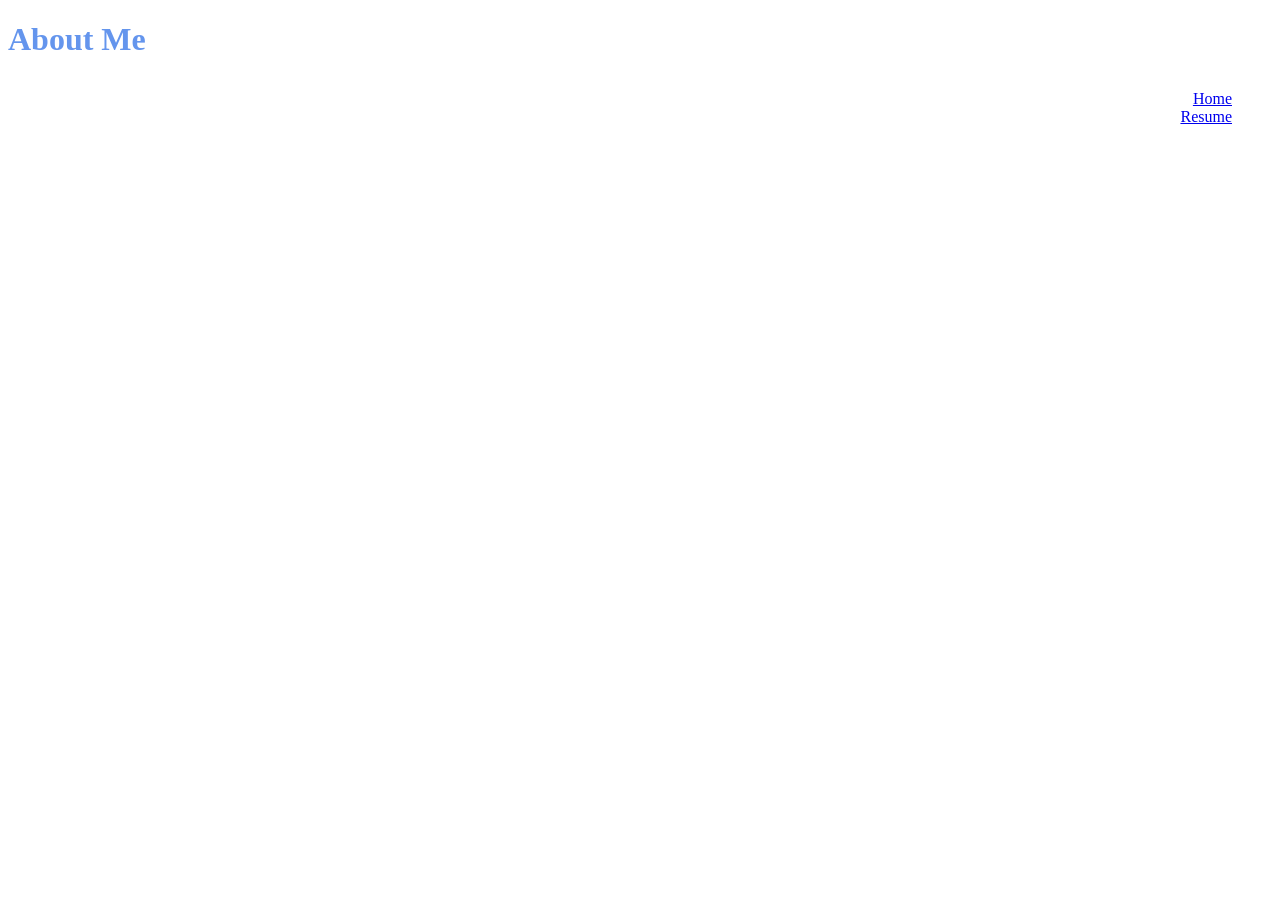
==== aboutme.html @ 74218210 "add pages and CNAME" ====
<!DOCTYPE html>
<html>
    <head>
        <meta charset="UTF-8">
        <meta name="viewport" content="width=device-width, initial-scale=1.0">
        <title>About Me</title>
        <link rel="stylesheet" href="style.css"/>
    </head>
    <body> 
        <h1 id="title"> About Me </h1>
        <nav class="navbar">
            <ul>
                <li><a href="#index.html">Home </a></li>
                <li><a href="#resume.html">Resume</a></li>
            </ul>
        </nav>
    </body>
</html>
---- style.css ----
#title {
    font-family:Georgia, 'Times New Roman', Times, serif;
    color:cornflowerblue
}
.navbar {
    background-color: #yellow;
    overflow: hidden;
    text-align: right;
    padding: 10px 40px 0 0;
}
.navbar ul {
    list-style-type: none;
    margin: 0;
    padding: 0;
}
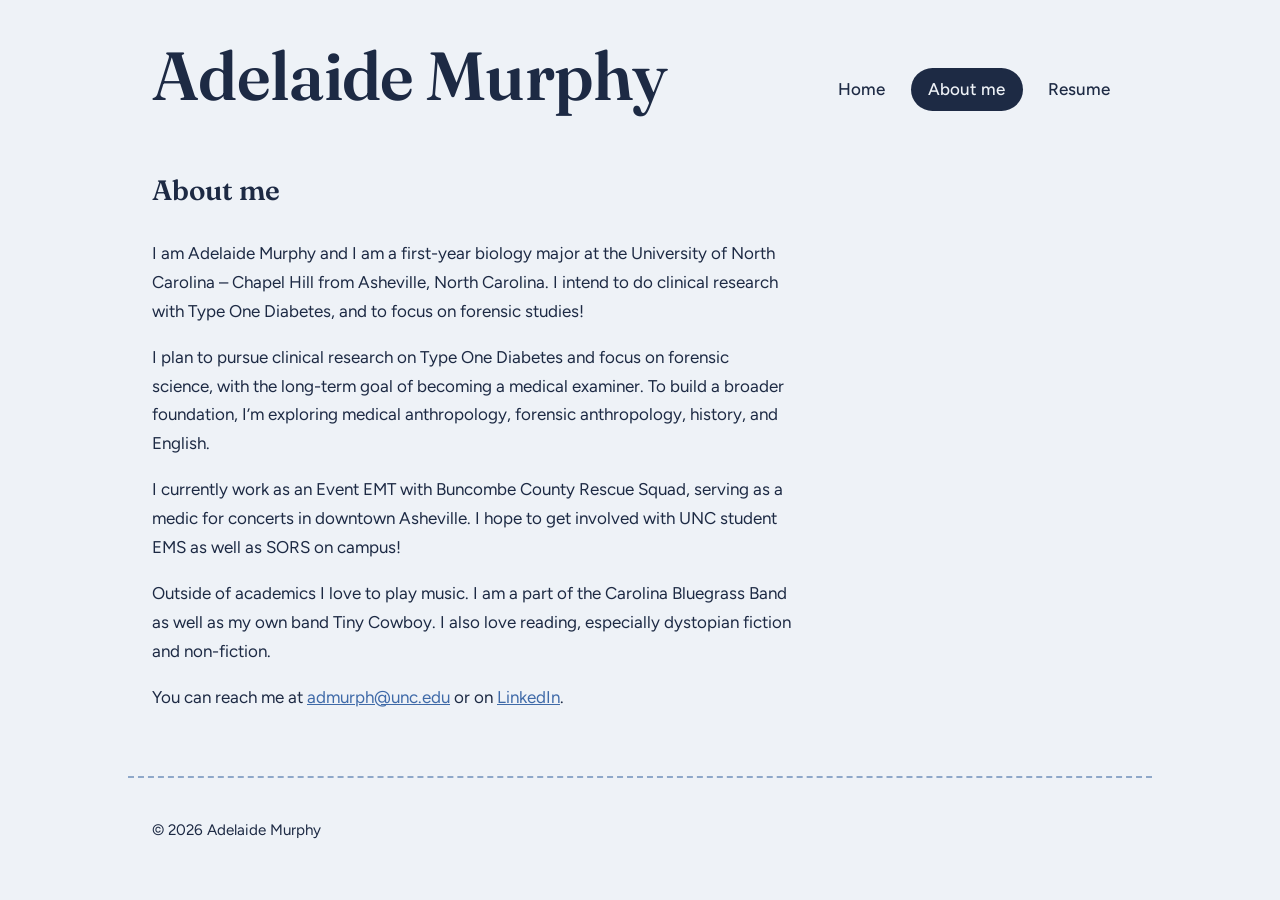
==== commit ac9c2556: "Revise aboutme.html with updated content and structure Updated the structure and content of the abou" ====
--- a/aboutme.html
+++ b/aboutme.html
@@ -1,18 +1,44 @@
 <!DOCTYPE html>
-<html>
-    <head>
-        <meta charset="UTF-8">
-        <meta name="viewport" content="width=device-width, initial-scale=1.0">
-        <title>About Me</title>
-        <link rel="stylesheet" href="style.css"/>
-    </head>
-    <body> 
-        <h1 id="title"> About Me </h1>
+<html lang="en">
+<head>
+    <meta charset="UTF-8">
+    <meta name="viewport" content="width=device-width, initial-scale=1">
+    <title>About Me</title>
+    <link rel="preconnect" href="https://fonts.googleapis.com">
+    <link rel="preconnect" href="https://fonts.gstatic.com" crossorigin>
+    <link href="https://fonts.googleapis.com/css2?family=Fraunces:opsz,wght@9..144,400;9..144,600&family=Figtree:wght@400;500;600&display=swap" rel="stylesheet">
+    <link rel="stylesheet" href="style.css">
+</head>
+<body>
+    <header class="site-header">
+        <h1 id="title">Adelaide Murphy</h1>
         <nav class="navbar">
             <ul>
-                <li><a href="#index.html">Home </a></li>
-                <li><a href="#resume.html">Resume</a></li>
+                <li><a href="index.html">Home</a></li>
+                <li><a href="aboutme.html" aria-current="page">About me</a></li>
+                <li><a href="resume.html">Resume</a></li>
             </ul>
         </nav>
-    </body>
-</html>+    </header>
+
+    <main>
+        <div class="prose">
+            <h2>About me</h2>
+
+            <p>I am Adelaide Murphy and I am a first-year biology major at the University of North Carolina – Chapel Hill from Asheville, North Carolina. I intend to do clinical research with Type One Diabetes, and to focus on forensic studies!</p>
+
+            <p>I plan to pursue clinical research on Type One Diabetes and focus on forensic science, with the long-term goal of becoming a medical examiner. To build a broader foundation, I’m exploring medical anthropology, forensic anthropology, history, and English.</p>
+
+            <p>I currently work as an Event EMT with Buncombe County Rescue Squad, serving as a medic for concerts in downtown Asheville. I hope to get involved with UNC student EMS as well as SORS on campus!</p>
+
+            <p>Outside of academics I love to play music. I am a part of the Carolina Bluegrass Band as well as my own band Tiny Cowboy. I also love reading, especially dystopian fiction and non-fiction.</p>
+
+            <p>You can reach me at <a href="mailto:admurph@unc.edu">admurph@unc.edu</a> or on <a href="https://www.linkedin.com/in/YOUR-PROFILE" target="_blank" rel="noopener">LinkedIn</a>.</p>
+        </div>
+    </main>
+
+    <footer class="site-footer">
+        <p>© 2026 Adelaide Murphy</p>
+    </footer>
+</body>
+</html>
--- a/style.css
+++ b/style.css
@@ -1,15 +1,237 @@
+/* ---------- Colors and fonts ---------- */
+:root {
+    --ink: #1d2a44;        /* deep blue for text */
+    --blue: #3f6aa8;       /* links and accents */
+    --sky: #cfdcec;        /* soft blue for highlights */
+    --stitch: #8fa8c9;     /* stitched borders */
+    --mist: #eef2f7;       /* page background */
+    --oat: #e6e0d6;        /* warm neutral for tiles */
+
+    --display: 'Fraunces', Georgia, 'Times New Roman', serif;
+    --body: 'Figtree', system-ui, -apple-system, 'Segoe UI', sans-serif;
+}
+
+/* ---------- Base ---------- */
+* {
+    box-sizing: border-box;
+}
+
+body {
+    margin: 0;
+    background-color: var(--mist);
+    color: var(--ink);
+    font-family: var(--body);
+    font-size: 1.0625rem;
+    line-height: 1.6;
+}
+
+main,
+.site-header,
+.site-footer {
+    max-width: 64rem;
+    margin: 0 auto;
+    padding-left: 1.5rem;
+    padding-right: 1.5rem;
+}
+
+a {
+    color: var(--blue);
+}
+
+a:focus-visible {
+    outline: 3px solid var(--blue);
+    outline-offset: 3px;
+    border-radius: 4px;
+}
+
+/* ---------- Header and navigation ---------- */
+.site-header {
+    display: flex;
+    flex-wrap: wrap;
+    align-items: flex-end;
+    justify-content: space-between;
+    gap: 1rem 2rem;
+    padding-top: 2.5rem;
+    padding-bottom: 1.5rem;
+}
+
 #title {
-    font-family:Georgia, 'Times New Roman', Times, serif;
-    color:cornflowerblue
-}
-.navbar {
-    background-color: #yellow;
-    overflow: hidden;
-    text-align: right;
-    padding: 10px 40px 0 0;
-}
+    margin: 0;
+    font-family: var(--display);
+    font-weight: 600;
+    font-size: clamp(2.5rem, 7vw, 4.25rem);
+    line-height: 1.05;
+    letter-spacing: -0.01em;
+}
+
 .navbar ul {
+    display: flex;
+    flex-wrap: wrap;
+    gap: 0.5rem;
     list-style-type: none;
     margin: 0;
     padding: 0;
-}+}
+
+.navbar a {
+    display: block;
+    padding: 0.5rem 1.1rem;
+    border-radius: 999px;
+    color: var(--ink);
+    font-weight: 500;
+    text-decoration: none;
+    transition: background-color 0.15s ease;
+}
+
+.navbar a:hover {
+    background-color: var(--sky);
+}
+
+.navbar a[aria-current="page"] {
+    background-color: var(--ink);
+    color: var(--mist);
+}
+
+/* ---------- Home page: hero ---------- */
+.hero {
+    padding: 3rem 0 2.5rem;
+}
+
+.hero-intro {
+    max-width: 38rem;
+    margin: 0 0 1.25rem;
+    font-family: var(--display);
+    font-weight: 400;
+    font-size: clamp(1.6rem, 4.5vw, 2.6rem);
+    line-height: 1.25;
+}
+
+.hero-note {
+    max-width: 34rem;
+    margin: 0;
+}
+
+/* ---------- Home page: work ---------- */
+.work h2,
+.prose h2 {
+    margin: 0 0 1.5rem;
+    font-family: var(--display);
+    font-weight: 600;
+    font-size: 1.75rem;
+}
+
+.work-grid {
+    display: grid;
+    grid-template-columns: repeat(auto-fit, minmax(16rem, 1fr));
+    gap: 2rem;
+    padding-bottom: 3rem;
+}
+
+.piece {
+    padding: 1.5rem;
+    background-color: var(--oat);
+    border-radius: 10px;
+    outline: 2px dashed var(--stitch);
+    outline-offset: -10px;
+    transition: transform 0.2s ease;
+}
+
+.piece:nth-child(odd) {
+    transform: rotate(-1.2deg);
+}
+
+.piece:nth-child(even) {
+    transform: rotate(1deg);
+}
+
+.piece:hover {
+    transform: rotate(0deg);
+}
+
+.piece-image {
+    aspect-ratio: 4 / 3;
+    margin-bottom: 1rem;
+    background-color: var(--sky);
+    border-radius: 6px;
+}
+
+.piece h3 {
+    margin: 0 0 0.35rem;
+    font-family: var(--display);
+    font-weight: 600;
+    font-size: 1.3rem;
+}
+
+.piece p {
+    margin: 0;
+}
+
+/* ---------- About and resume pages ---------- */
+.prose {
+    max-width: 40rem;
+    padding: 2rem 0 3rem;
+    line-height: 1.7;
+}
+
+/* ---------- Resume ---------- */
+.prose h3 {
+    margin: 2.25rem 0 1rem;
+    padding: 0.4rem 0.9rem;
+    background-color: var(--sky);
+    border-radius: 6px;
+    font-family: var(--body);
+    font-weight: 600;
+    font-size: 0.9rem;
+    letter-spacing: 0.08em;
+    text-transform: uppercase;
+}
+
+.entry {
+    margin-bottom: 1.5rem;
+}
+
+.entry-head {
+    display: flex;
+    flex-wrap: wrap;
+    align-items: baseline;
+    justify-content: space-between;
+    gap: 0.15rem 1.5rem;
+}
+
+.entry-head h4 {
+    margin: 0;
+    font-family: var(--display);
+    font-weight: 600;
+    font-size: 1.1rem;
+}
+
+.entry-date {
+    font-size: 0.95rem;
+    font-weight: 500;
+    white-space: nowrap;
+}
+
+.entry p,
+.entry ul {
+    margin: 0.4rem 0 0;
+}
+
+.prose ul {
+    padding-left: 1.25rem;
+}
+
+/* ---------- Footer ---------- */
+.site-footer {
+    padding-top: 1.5rem;
+    padding-bottom: 2.5rem;
+    border-top: 2px dashed var(--stitch);
+    font-size: 0.95rem;
+}
+
+/* ---------- Respect reduced motion ---------- */
+@media (prefers-reduced-motion: reduce) {
+    .piece,
+    .navbar a {
+        transition: none;
+    }
+}
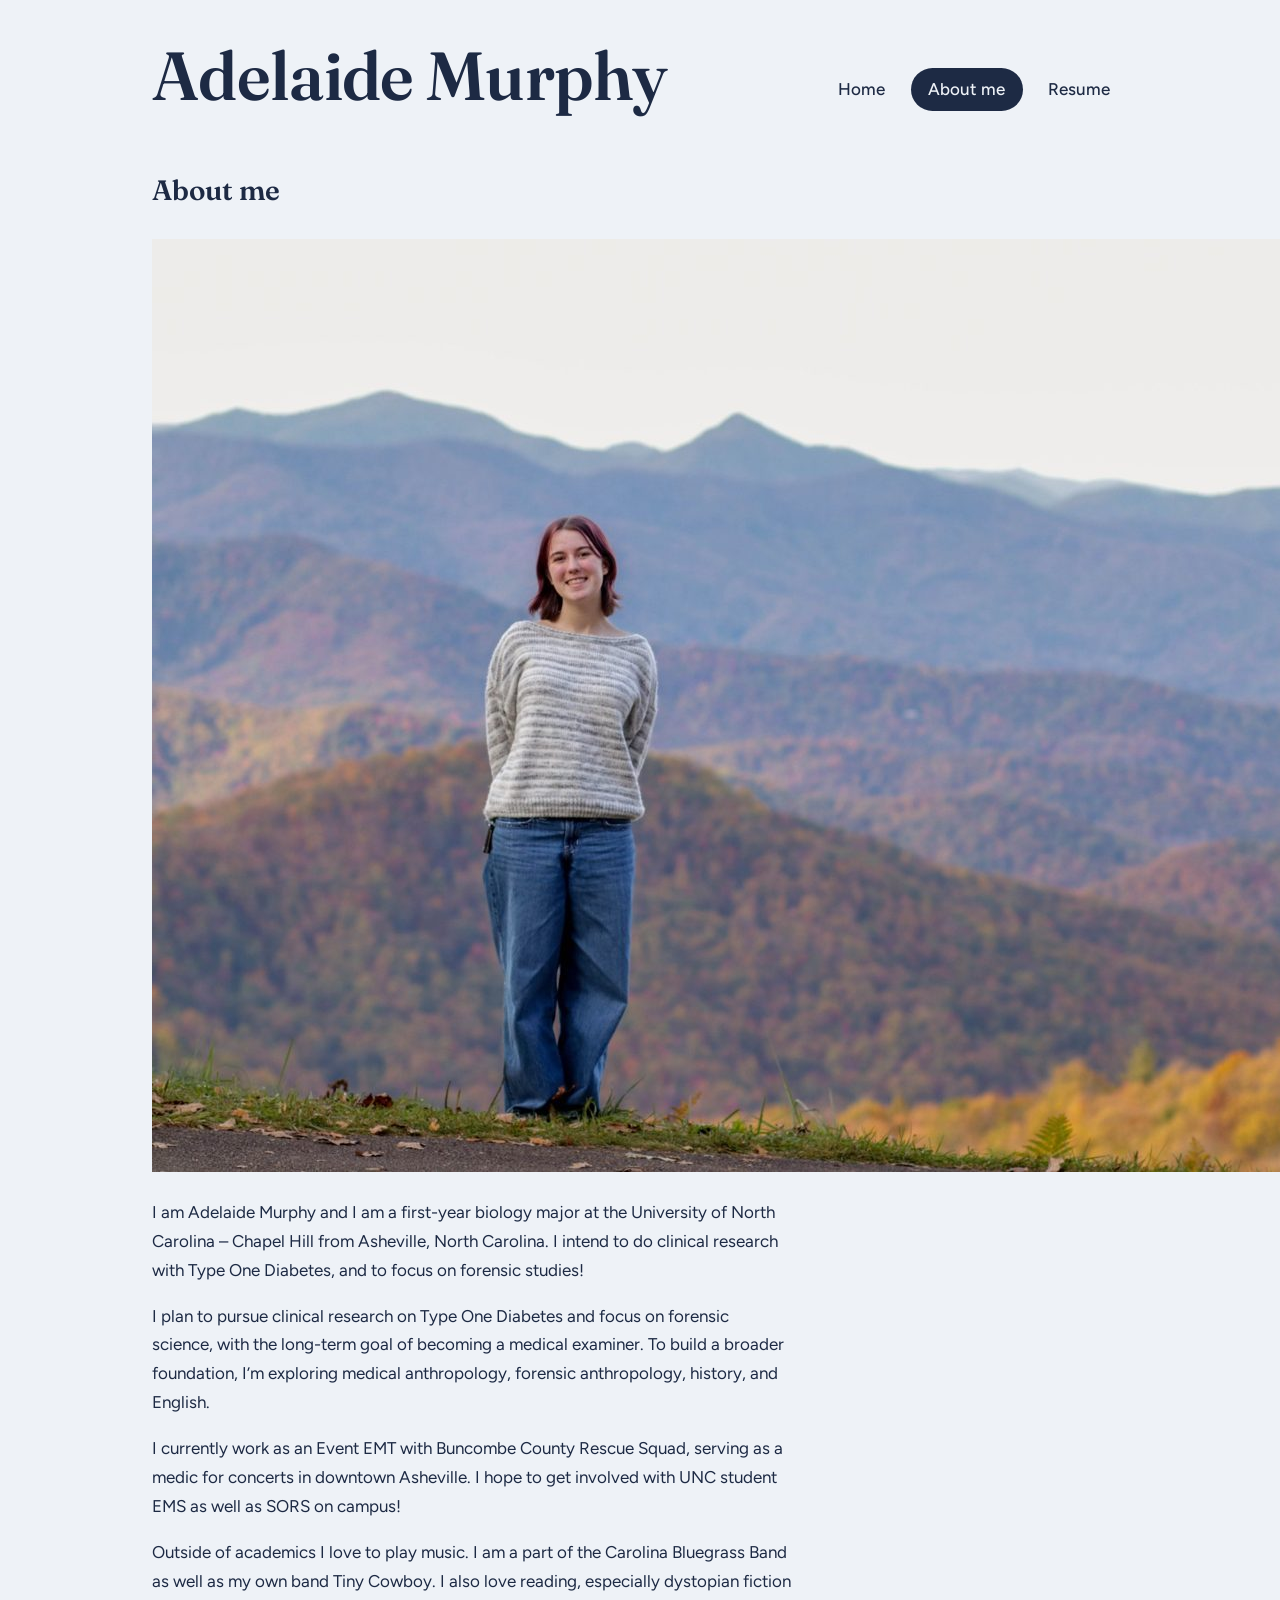
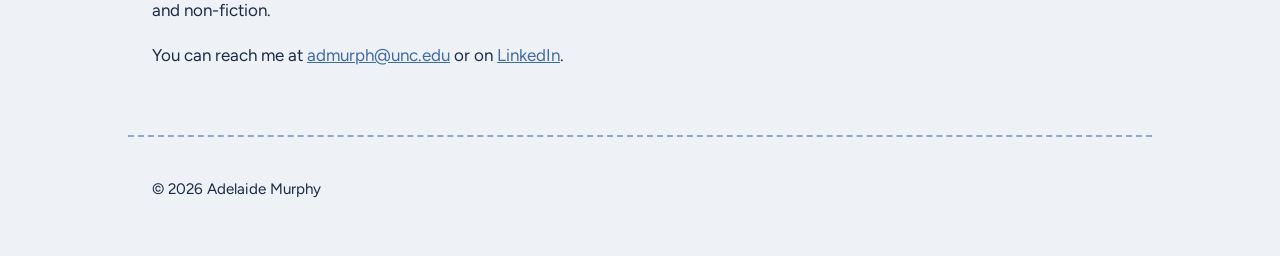
==== commit 306db4af: "Add portrait image to about me section Added a portrait image of Adelaide to the about me section." ====
--- a/aboutme.html
+++ b/aboutme.html
@@ -25,6 +25,8 @@
         <div class="prose">
             <h2>About me</h2>
 
+            <img class="portrait" src="images/adelaide.jpg" alt="Adelaide smiling in a gray knit sweater, with the Blue Ridge Mountains in autumn colors behind her">
+
             <p>I am Adelaide Murphy and I am a first-year biology major at the University of North Carolina – Chapel Hill from Asheville, North Carolina. I intend to do clinical research with Type One Diabetes, and to focus on forensic studies!</p>
 
             <p>I plan to pursue clinical research on Type One Diabetes and focus on forensic science, with the long-term goal of becoming a medical examiner. To build a broader foundation, I’m exploring medical anthropology, forensic anthropology, history, and English.</p>
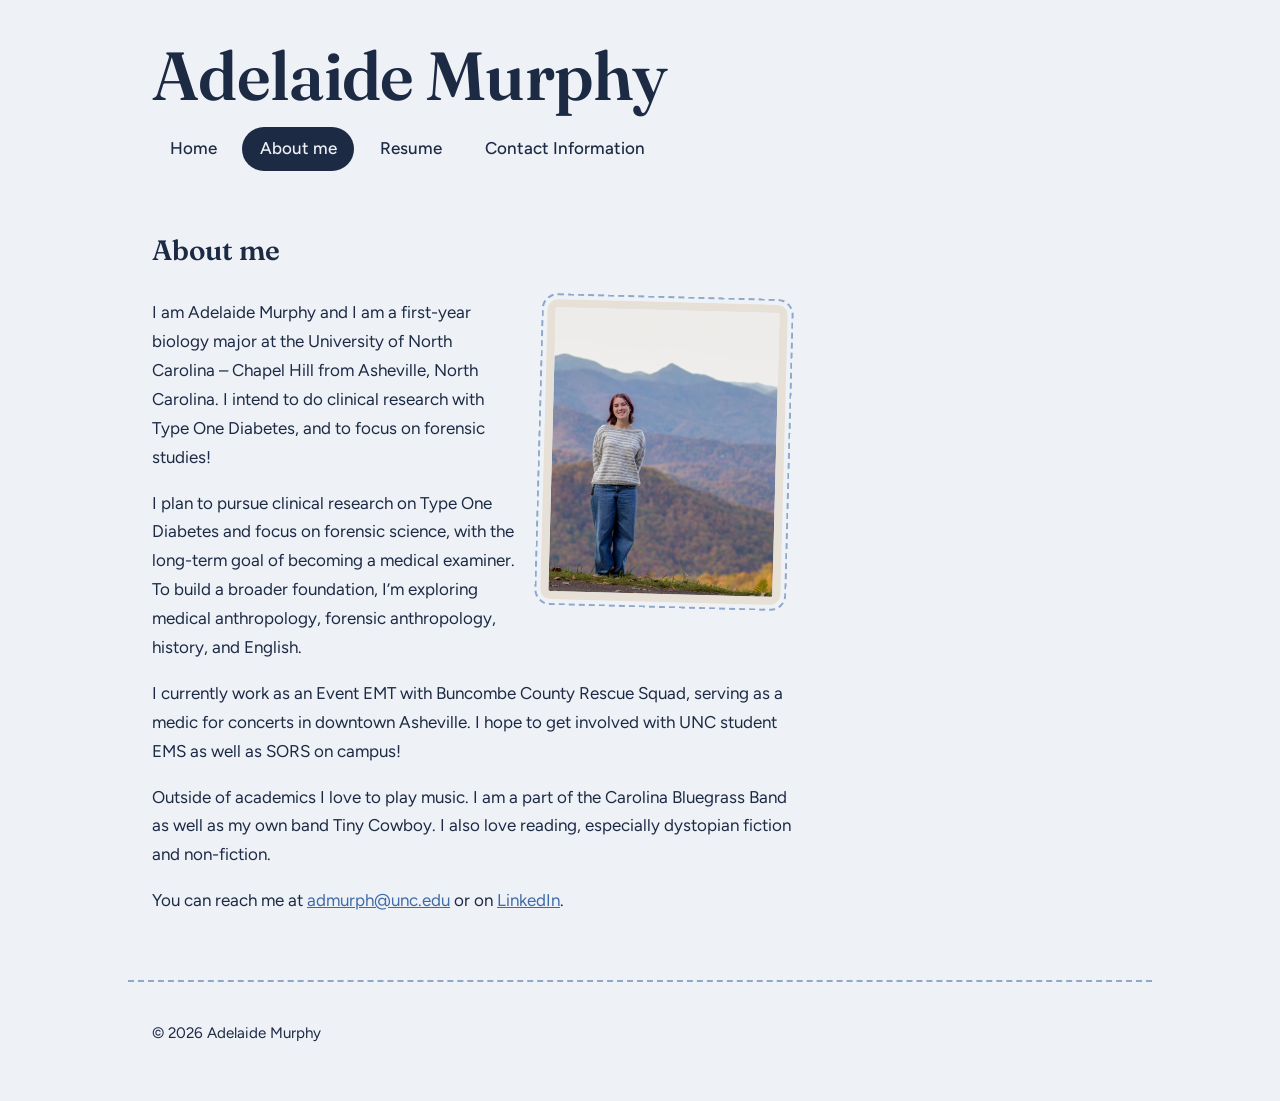
==== commit 054cb16a: "Add 'Contact Information' link to navigation" ====
--- a/aboutme.html
+++ b/aboutme.html
@@ -17,6 +17,7 @@
                 <li><a href="index.html">Home</a></li>
                 <li><a href="aboutme.html" aria-current="page">About me</a></li>
                 <li><a href="resume.html">Resume</a></li>
+                <li><a href="contact.html">Contact Information</a></li>
             </ul>
         </nav>
     </header>
--- a/style.css
+++ b/style.css
@@ -98,7 +98,7 @@
 }
 
 .hero-intro {
-    max-width: 38rem;
+    max-width: 48rem;
     margin: 0 0 1.25rem;
     font-family: var(--display);
     font-weight: 400;
@@ -107,7 +107,7 @@
 }
 
 .hero-note {
-    max-width: 34rem;
+    max-width: 46rem;
     margin: 0;
 }
 
@@ -128,6 +128,7 @@
 }
 
 .piece {
+    min-width: 0;
     padding: 1.5rem;
     background-color: var(--oat);
     border-radius: 10px;
@@ -164,6 +165,31 @@
 
 .piece p {
     margin: 0;
+}
+
+img.piece-image {
+    display: block;
+    width: 100%;
+    max-width: 100%;
+    height: auto;
+    aspect-ratio: 4 / 3;
+    object-fit: cover;
+}
+
+.portrait {
+    float: right;
+    display: block;
+    width: min(15rem, 45%);
+    height: auto;
+    aspect-ratio: 4 / 5;
+    object-fit: cover;
+    object-position: 30% 50%;
+    margin: 0.25rem 0.5rem 1rem 1.75rem;
+    border: 8px solid var(--oat);
+    border-radius: 10px;
+    outline: 2px dashed var(--stitch);
+    outline-offset: 4px;
+    transform: rotate(1.5deg);
 }
 
 /* ---------- About and resume pages ---------- */
@@ -235,3 +261,4 @@
         transition: none;
     }
 }
+}
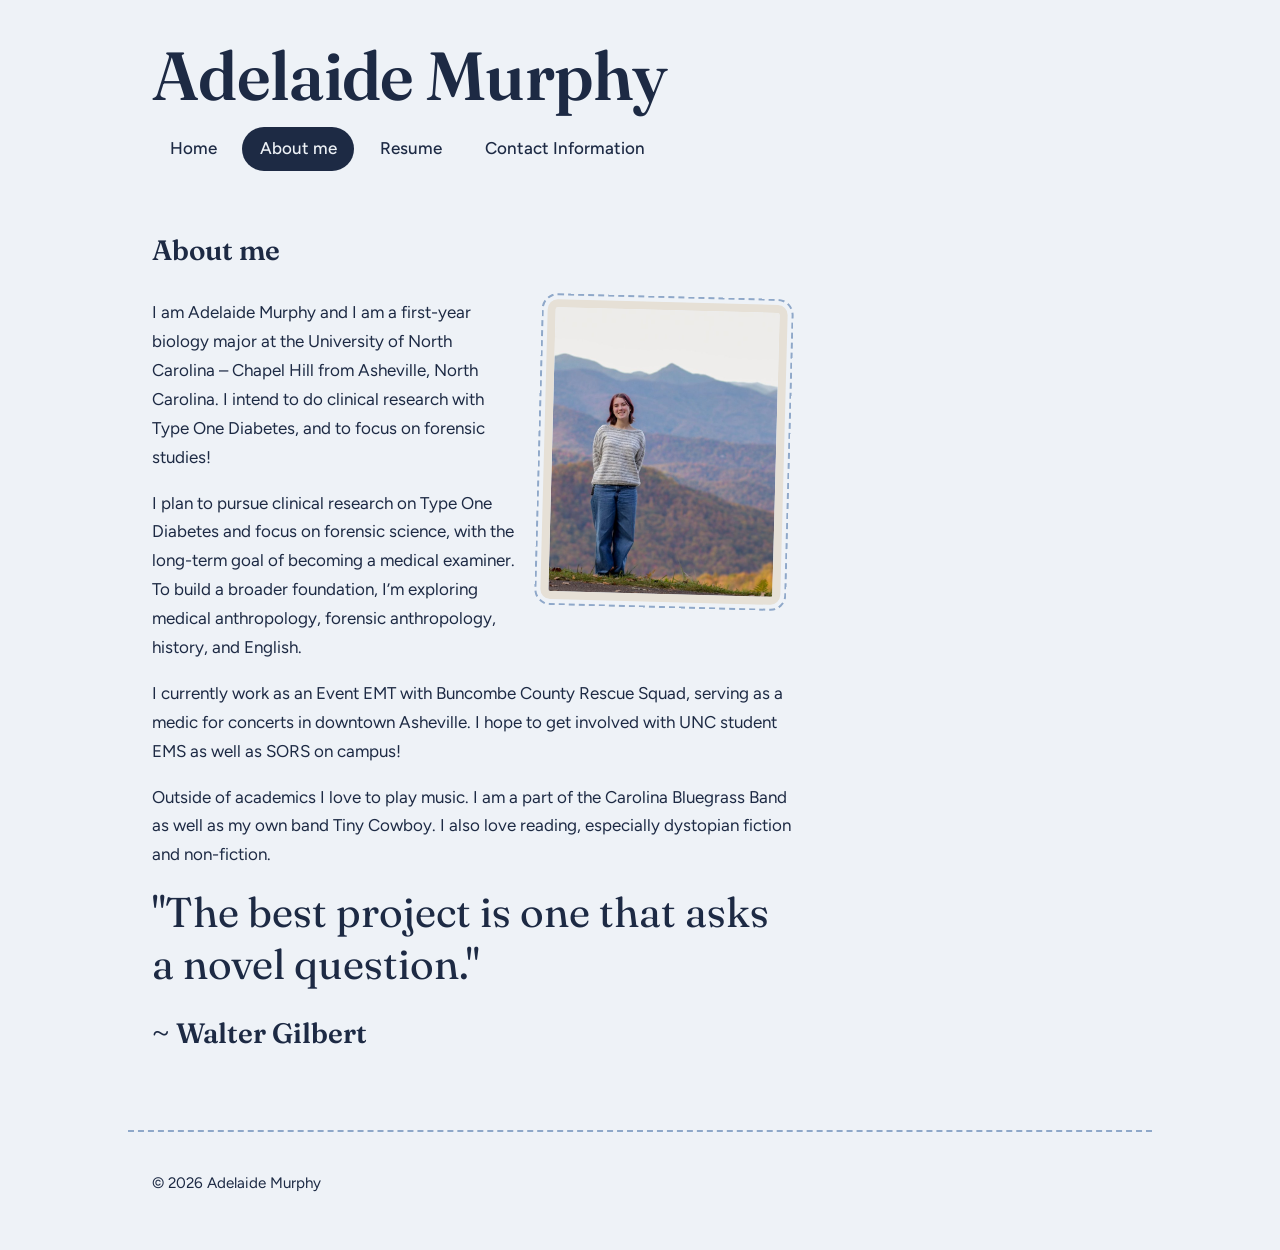
==== commit 7f113c4b: "Update aboutme.html with quote and remove contact info Added a quote from Walter Gilbert and removed" ====
--- a/aboutme.html
+++ b/aboutme.html
@@ -35,8 +35,12 @@
             <p>I currently work as an Event EMT with Buncombe County Rescue Squad, serving as a medic for concerts in downtown Asheville. I hope to get involved with UNC student EMS as well as SORS on campus!</p>
 
             <p>Outside of academics I love to play music. I am a part of the Carolina Bluegrass Band as well as my own band Tiny Cowboy. I also love reading, especially dystopian fiction and non-fiction.</p>
-
-            <p>You can reach me at <a href="mailto:admurph@unc.edu">admurph@unc.edu</a> or on <a href="https://www.linkedin.com/in/YOUR-PROFILE" target="_blank" rel="noopener">LinkedIn</a>.</p>
+           
+            
+            <p class="hero-intro">"The best project is one that asks a novel question."</p>
+            <section class="work">
+                    <h2>~ Walter Gilbert</h2>
+            
         </div>
     </main>
 
--- a/style.css
+++ b/style.css
@@ -98,7 +98,7 @@
 }
 
 .hero-intro {
-    max-width: 48rem;
+    max-width: 88rem;
     margin: 0 0 1.25rem;
     font-family: var(--display);
     font-weight: 400;
@@ -107,7 +107,7 @@
 }
 
 .hero-note {
-    max-width: 46rem;
+    max-width: 40rem;
     margin: 0;
 }
 
@@ -246,6 +246,8 @@
     padding-left: 1.25rem;
 }
 
+/* ---------- Contact Information ----------- */
+
 /* ---------- Footer ---------- */
 .site-footer {
     padding-top: 1.5rem;
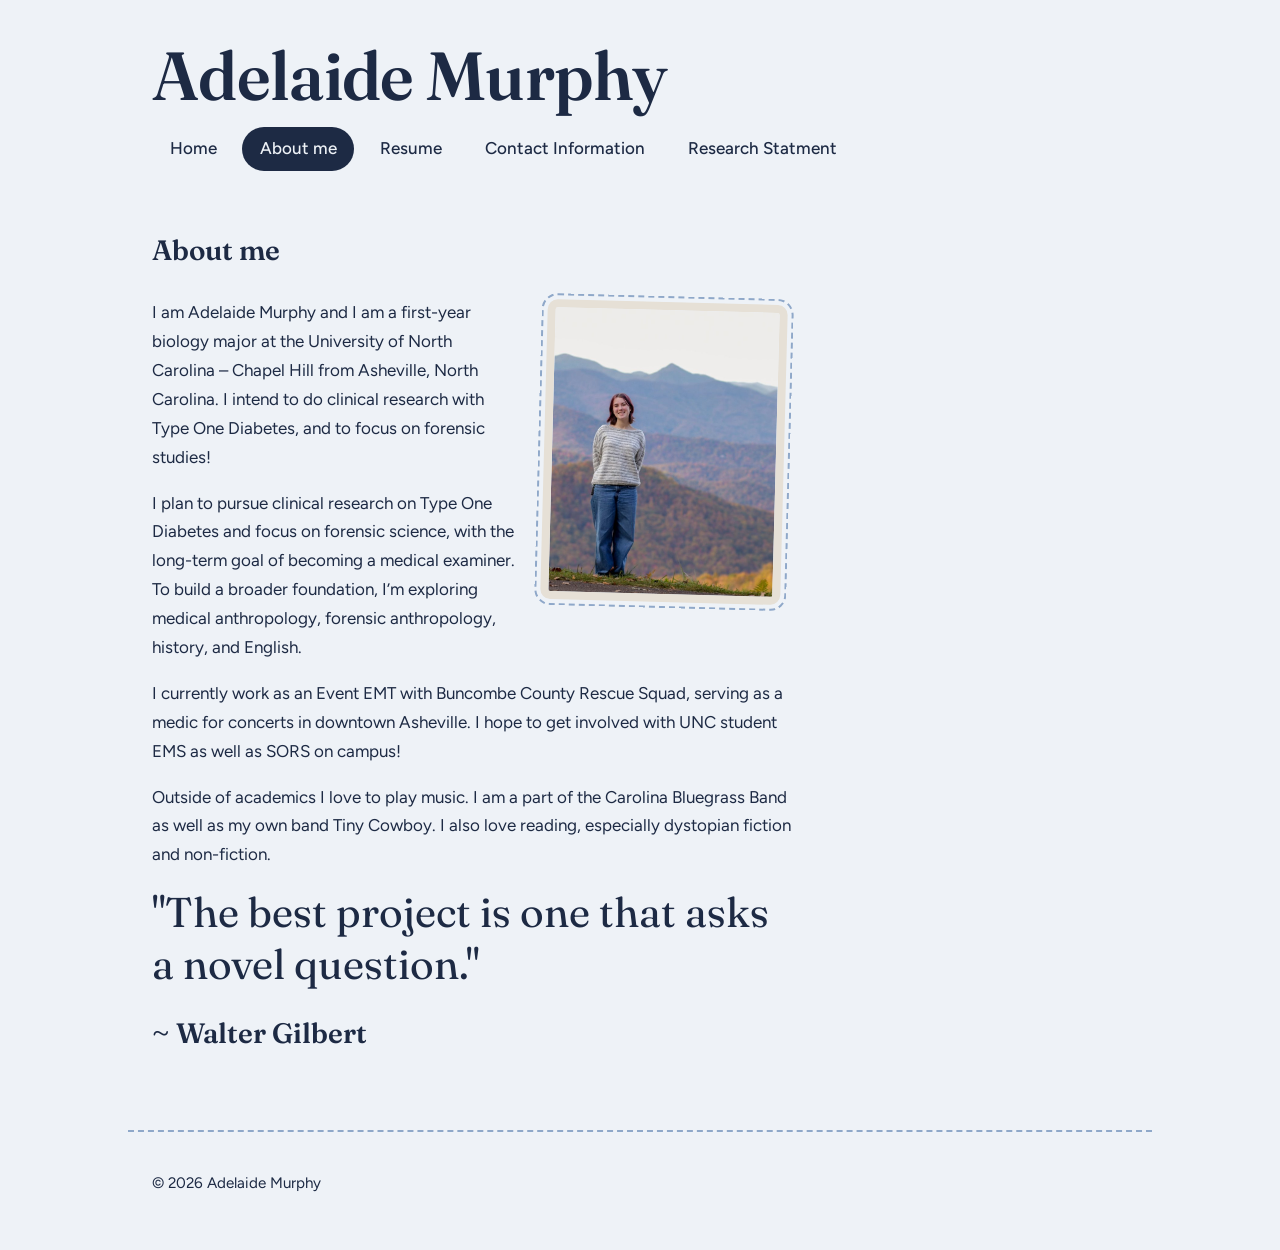
==== commit 2eef314f: "Add link to Research Statement in aboutme.html" ====
--- a/aboutme.html
+++ b/aboutme.html
@@ -18,6 +18,7 @@
                 <li><a href="aboutme.html" aria-current="page">About me</a></li>
                 <li><a href="resume.html">Resume</a></li>
                 <li><a href="contact.html">Contact Information</a></li>
+                <li><a href="research.html">Research Statment</a></li>
             </ul>
         </nav>
     </header>
